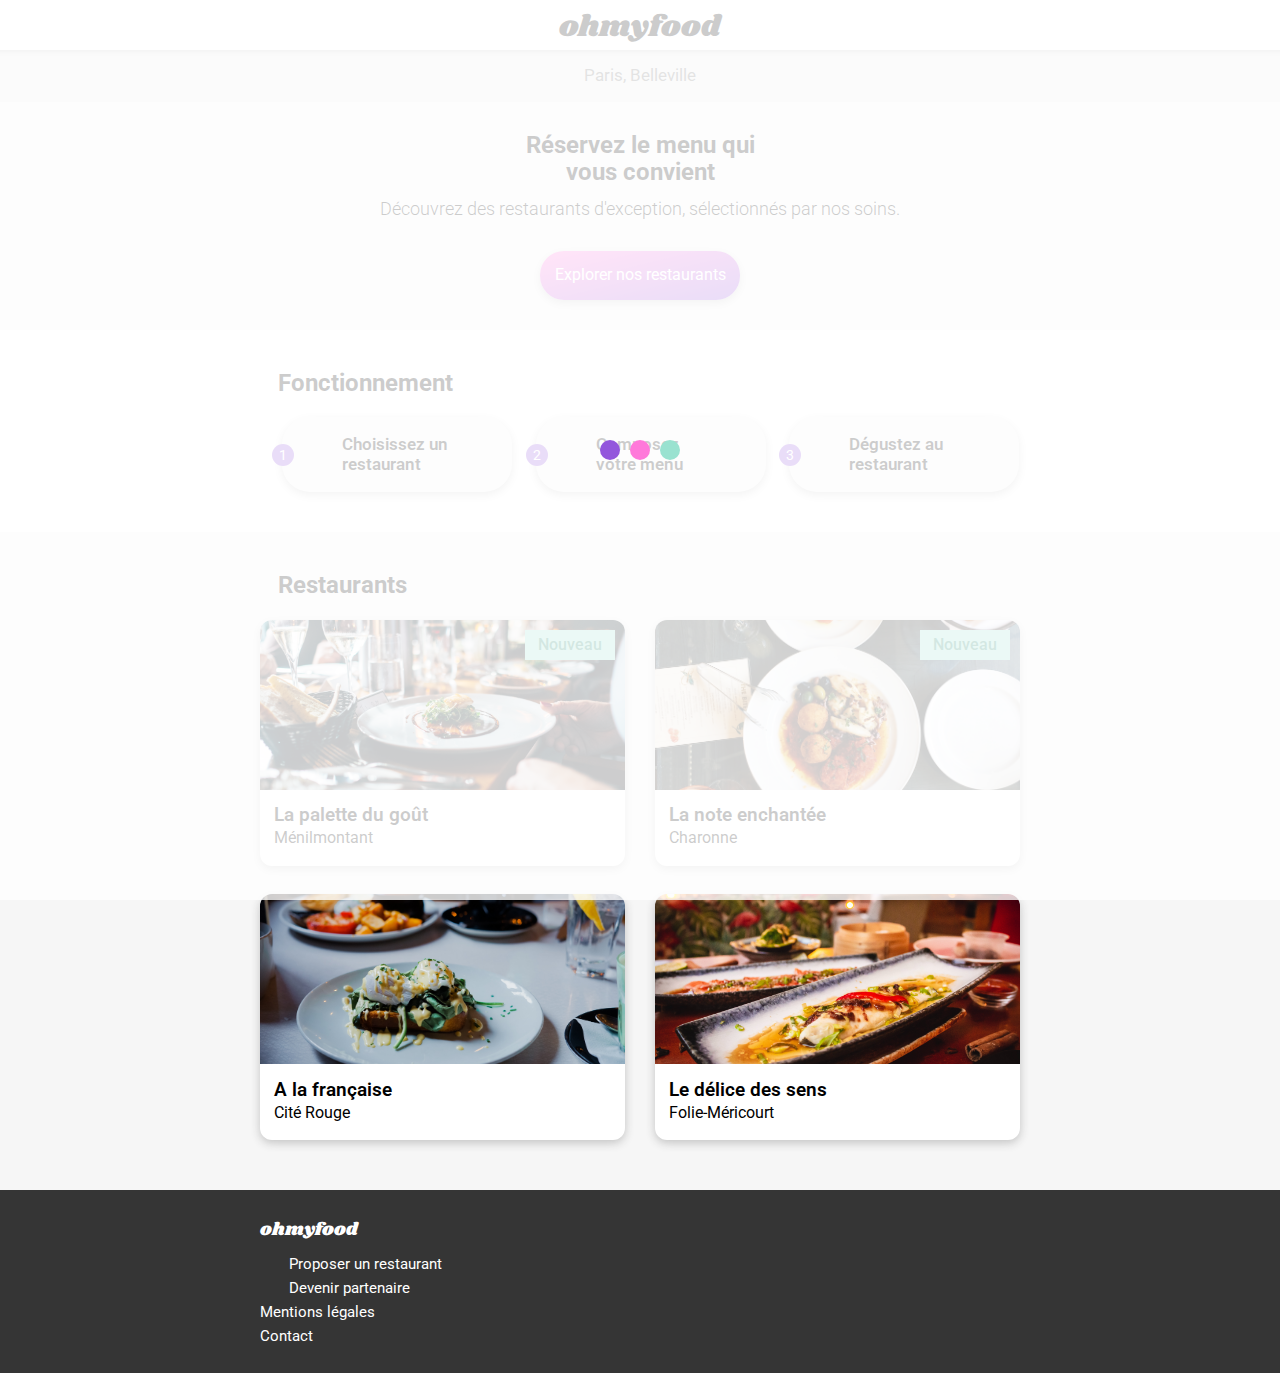
==== index.html @ ac874f3b "mise en forme" ====
<!DOCTYPE html>
<html lang="fr">

<head>
    <meta charset="utf-8">
    <title>ohmyfood</title>
    <link rel="stylesheet" href="sass/normalize.css">
    <link rel="stylesheet" type="text/css" href="sass/main.css">
    <link rel="stylesheet" href="https://use.fontawesome.com/releases/v5.15.4/css/all.css"
        integrity="sha384-DyZ88mC6Up2uqS4h/KRgHuoeGwBcD4Ng9SiP4dIRy0EXTlnuz47vAwmeGwVChigm" crossorigin="anonymous">
    <meta name="viewport" content="width=device-width, initial-scale=1">

</head>

<body>

    <div class="loader">

        <div class="anim_loader">
            <div class="point--primary"></div>
            <div class="point--secondary"></div>
            <div class="point--tertiary"></div>
        </div>
        <div class="chargement">

        </div>

    </div>

    <header>

        <div class="logo">ohmyfood <i class="fas fa-handshake-alt"></i></div>
    </header>

    <section class="search">
        <div class="search--form">
            <form method="post" action="traitement.php">
                <p>
                    <label for="search"><i class="fas fa-map-marker-alt"></i></label>
                    <input type="text" name="search" id="search" placeholder="Paris, Belleville" size="30"
                        maxlength="10" />
                </p>
            </form>
        </div>
    </section>

    <section class="explore">

        <h2>
            Réservez le menu qui</br>vous convient
        </h2>

        <p>
            Découvrez des restaurants d'exception, sélectionnés par nos soins.
        </p>

        <a href="#" title="Explorer nos restaurants">
            <div class="button">Explorer nos restaurants</div>
        </a>

    </section>

    <div class="main-wrapper">

        <section class="working">
            <h3>Fonctionnement</h3>

            <div class="buttons__working">

                <a class="button__working" href="#">
                    <div class="number">1</div>
                    <div class=icon>
                        <i class="fas fa-mobile-alt"></i>
                    </div>
                    <div class="button__working--title">Choisissez un restaurant</div>
                </a>


                <a class="button__working" href="#">
                    <div class="number">2</div>
                    <div class=icon>
                        <i class="fas fa-list"></i>
                    </div>
                    <div class="button__working--title">Composez votre menu</div>
                </a>

                <a class="button__working" href="#">
                    <div class="number">3</div>
                    <div class=icon>
                        <i class="fas fa-store"></i>
                    </div>
                    <div class="button__working--title">Dégustez au restaurant</div>
                </a>

            </div>
        </section>

    </div>

    <section class="restaurants">

        <div class="restaurants--title">
            <h3>Restaurants</h3>
        </div>

        <div class="cards__restaurants">

            <a href="menu_la_palette_du_gout.html" class="card" title="La palette du goût">

                <div><img class="restaurant-img" src="images/restaurants/jay-wennington-N_Y88TWmGwA-unsplash.jpg"
                        alt="La palette du goût"></div>
                <div class="card__text">

                    <div class="card__text__description">
                        <div class="card__text__description__title">La palette du goût</div>
                        <div class="card__text__description__subtitle">Ménilmontant</div>
                    </div>
                    <div class="card__text__description__right like">
                        <div class="like_empty"><i class="far fa-heart"></i></div>
                    </div>
                </div>
                <div class="new">Nouveau</div>
            </a>

            <a href="menu_la_note_enchantee.html" class="card" title="La note enchantée">
                <div><img class="restaurant-img" src="images/restaurants/stil-u2Lp8tXIcjw-unsplash.jpg"
                        alt="La note enchantée"></div>
                <div class="card__text">
                    <div class="card__text__description">
                        <div class="card__text__description__title">La note enchantée</div>
                        <div class="card__text__description__subtitle">Charonne</div>
                    </div>
                    <div class="card__text__description__right like">
                        <div class="like_empty"><i class="far fa-heart"></i></div>
                    </div>
                </div>
                <div class="new">Nouveau</div>
            </a>

            <a href="menu_a_la_francaise.html" class="card" title="A la française">
                <div><img class="restaurant-img" src="images/restaurants/toa-heftiba-DQKerTsQwi0-unsplash.jpg"
                        alt="A la française"></div>
                <div class="card__text">
                    <div class="card__text__description">
                        <div class="card__text__description__title">A la française</div>
                        <div class="card__text__description__subtitle">Cité Rouge</div>
                    </div>
                    <div class="card__text__description__right like">
                        <div class="like_empty"><i class="far fa-heart"></i></div>
                    </div>
                </div>
            </a>

            <a href="menu_le_delice_des_sens.html" class="card" title="Le délice des sens">
                <div><img class="restaurant-img"
                        src="images/restaurants/louis-hansel-shotsoflouis-qNBGVyOCY8Q-unsplash.jpg"
                        alt="Le délice des sens"></div>
                <div class="card__text">
                    <div class="card__text__description">
                        <div class="card__text__description__title">Le délice des sens</div>
                        <div class="card__text__description__subtitle">Folie-Méricourt</div>
                    </div>
                    <div class="card__text__description__right like">
                        <div class="like_empty"><i class="far fa-heart"></i></div>
                    </div>
                </div>
            </a>

        </div>
    </section>

    <div class=footer_background>
        <footer>

            <div class="logo footer">ohmyfood</div>
            <ul>
                <li>
                    <div class="icon_footer">
                        <i class="fas fa-utensils"></i>
                    </div>
                    <div class="text_footer"><a href="#">Proposer un restaurant</a></div>
                </li>

                <li>
                    <div class="icon_footer">
                        <i class="fas fa-hands-helping"></i>
                    </div>
                    <div class="text_footer"><a href="#">Devenir partenaire</a></div>
                </li>

                <li>
                    <a href="#">Mentions légales</a>
                </li>

                <li>
                    <a href="mailto:contact@ohmyfood.fr" title="Nous contacter">Contact</a>
                </li>
            </ul>


        </footer>
    </div>



    </div>

</body>

</html>
---- sass/main.css ----
@import url("https://fonts.googleapis.com/css2?family=Roboto:wght@100;300;400;500;700&family=Shrikhand&display=swap");
*, ::before, ::after {
  -webkit-box-sizing: border-box;
          box-sizing: border-box;
  text-decoration: none;
}

.main-wrapper {
  width: 760px;
  margin: 0 auto 0 auto;
}

h1 {
  margin: 0 0 0 0;
  font-family: "shrikhand";
  font-weight: 100;
  font-size: 28px;
}

h2 {
  padding: 0 0 0 0;
  margin: 0 0 0 0;
  font-size: 24px;
}

h3 {
  font-size: 24px;
  margin: 0 0 20px 0;
  padding: 40px 0 0 18px;
}

h4 {
  margin: 40px 0 5px 0;
  font-weight: 400;
}

@media all and (max-width: 768px) {
  .main-wrapper {
    width: 100%;
    margin: 0 auto 0 auto;
  }
}

@-webkit-keyframes monte {
  100% {
    -webkit-transform: translateY(-30px);
            transform: translateY(-30px);
  }
}

@keyframes monte {
  100% {
    -webkit-transform: translateY(-30px);
            transform: translateY(-30px);
  }
}

@-webkit-keyframes disparait {
  100% {
    visibility: hidden;
  }
}

@keyframes disparait {
  100% {
    visibility: hidden;
  }
}

@-webkit-keyframes apparait {
  0% {
    opacity: 0%;
    -webkit-transform: translateY(10px);
            transform: translateY(10px);
  }
  100% {
    opacity: 100%;
    -webkit-transform: translateY(0px);
            transform: translateY(0px);
  }
}

@keyframes apparait {
  0% {
    opacity: 0%;
    -webkit-transform: translateY(10px);
            transform: translateY(10px);
  }
  100% {
    opacity: 100%;
    -webkit-transform: translateY(0px);
            transform: translateY(0px);
  }
}

@-webkit-keyframes rotate {
  0% {
    -webkit-transform: rotate(0deg);
            transform: rotate(0deg);
  }
  100% {
    -webkit-transform: rotate(360deg);
            transform: rotate(360deg);
  }
}

@keyframes rotate {
  0% {
    -webkit-transform: rotate(0deg);
            transform: rotate(0deg);
  }
  100% {
    -webkit-transform: rotate(360deg);
            transform: rotate(360deg);
  }
}

@-webkit-keyframes ellipsis {
  0% {
    width: 130%;
  }
  100% {
    width: 100%;
  }
}

@keyframes ellipsis {
  0% {
    width: 130%;
  }
  100% {
    width: 100%;
  }
}

@-webkit-keyframes checked-apparait {
  0% {
    visibility: visible;
    -webkit-transform: translateX(55px);
            transform: translateX(55px);
  }
  100% {
    -webkit-transform: translateX(0);
            transform: translateX(0);
    visibility: visible;
  }
}

@keyframes checked-apparait {
  0% {
    visibility: visible;
    -webkit-transform: translateX(55px);
            transform: translateX(55px);
  }
  100% {
    -webkit-transform: translateX(0);
            transform: translateX(0);
    visibility: visible;
  }
}

@-webkit-keyframes price {
  0% {
    -webkit-transform: translateX(55px);
            transform: translateX(55px);
    visibility: hidden;
  }
  100% {
    -webkit-transform: translateX(0);
            transform: translateX(0);
    visibility: visible;
  }
}

@keyframes price {
  0% {
    -webkit-transform: translateX(55px);
            transform: translateX(55px);
    visibility: hidden;
  }
  100% {
    -webkit-transform: translateX(0);
            transform: translateX(0);
    visibility: visible;
  }
}

body {
  font-family: "roboto", arial, "sans serif";
}

.loader {
  position: fixed;
  z-index: 2;
  display: -webkit-box;
  display: -ms-flexbox;
  display: flex;
  -webkit-box-orient: vertical;
  -webkit-box-direction: normal;
      -ms-flex-direction: column;
          flex-direction: column;
  -webkit-box-pack: center;
      -ms-flex-pack: center;
          justify-content: center;
  -webkit-box-align: center;
      -ms-flex-align: center;
          align-items: center;
  width: 100%;
  height: 100%;
  margin: 0;
  background-color: rgba(255, 255, 255, 0.8);
  -webkit-animation: disparait 3s forwards;
          animation: disparait 3s forwards;
  visibility: visible;
}

.chargement {
  font-size: 18px;
  font-weight: 800;
  color: black;
}

.anim_loader {
  width: 200px;
  height: 100px;
  display: -webkit-box;
  display: -ms-flexbox;
  display: flex;
  -webkit-box-pack: center;
      -ms-flex-pack: center;
          justify-content: center;
  -webkit-box-align: center;
      -ms-flex-align: center;
          align-items: center;
}

.point--primary {
  margin: 0px 5px;
  width: 20px;
  height: 20px;
  border-radius: 50%;
  background-color: #9356DC;
  -webkit-animation: monte 0.3s alternate infinite;
          animation: monte 0.3s alternate infinite;
  -webkit-animation-delay: 0.1s;
          animation-delay: 0.1s;
}

.point--secondary {
  margin: 0px 5px;
  width: 20px;
  height: 20px;
  border-radius: 50%;
  background-color: #FF79DA;
  -webkit-animation: monte 0.3s alternate infinite;
          animation: monte 0.3s alternate infinite;
  -webkit-animation-delay: 0.2s;
          animation-delay: 0.2s;
}

.point--tertiary {
  margin: 0px 5px;
  width: 20px;
  height: 20px;
  border-radius: 50%;
  background-color: #99E2D0;
  -webkit-animation: monte 0.3s alternate infinite;
          animation: monte 0.3s alternate infinite;
  -webkit-animation-delay: 0.3s;
          animation-delay: 0.3s;
}

input[type="text" i],
input[type="text" i]:focus {
  background-color: #EAEAEA;
  border: none;
  width: 130px;
  font-family: "roboto";
  font-size: 17px;
  text-align: center;
}

input[type="text" i]#search:focus {
  border: none;
  color: black;
  outline: none;
}

.search--form {
  background-color: #EAEAEA;
  text-align: center;
  padding: 15px 0 15px 0;
  -webkit-box-shadow: 0 7px 5px -5px #c3c3c3 inset;
          box-shadow: 0 7px 5px -5px #c3c3c3 inset;
}

.search--form p {
  margin: 0 0 0 0;
  padding: 0 0 0 0;
  color: black;
}

header {
  width: 100%;
  height: 50px;
  display: -webkit-box;
  display: -ms-flexbox;
  display: flex;
  -webkit-box-orient: vertical;
  -webkit-box-direction: normal;
      -ms-flex-direction: column;
          flex-direction: column;
  -ms-flex-line-pack: center;
      align-content: center;
}

.logo {
  font-family: "shrikhand";
  text-align: center;
  -ms-flex-item-align: center;
      -ms-grid-row-align: center;
      align-self: center;
  margin: 10px 0 0px 0;
  font-size: 30px;
  position: absolute;
}

.flech {
  font-size: 20px;
  color: #353535;
  position: relative;
  top: 18px;
}

.footer_background {
  background-color: #353535;
  padding-top: 10px;
}

footer {
  background-color: #353535;
  color: white;
  font-size: 15px;
  font-weight: 400;
  width: 760px;
  margin: auto;
}

footer ul {
  padding: 0 0 20px 0;
  margin: 0;
}

footer ul li {
  list-style-type: none;
  padding-bottom: 7px;
}

footer ul li a {
  color: white;
}

footer ul li a:hover {
  text-decoration: underline;
}

.icon_footer {
  width: 25px;
  display: inline-block;
}

.text_footer {
  display: inline-block;
}

.logo.footer {
  font-size: 18px;
  text-align: left;
  padding-top: 10px;
  padding-bottom: 15px;
  position: unset;
  display: block;
}

@media all and (max-width: 768px) {
  footer {
    width: 90%;
    padding-top: 0px;
    margin-top: 0;
  }
}

.button {
  display: -webkit-box;
  display: -ms-flexbox;
  display: flex;
  -webkit-box-pack: center;
      -ms-flex-pack: center;
          justify-content: center;
  color: white;
  padding: 15px 12px 15px 12px;
  border-radius: 24px 24px 24px 24px;
  background-image: linear-gradient(to top left, #9356DC, #FF79DA 90px);
  width: 200px;
  -webkit-box-shadow: 0px 3px 10px #c3c3c3;
          box-shadow: 0px 3px 10px #c3c3c3;
}

.button:hover {
  -webkit-box-shadow: 0px 3px 10px #828282;
          box-shadow: 0px 3px 10px #828282;
  background-image: linear-gradient(to top left, #a16be0, #ff93e1 90px);
}

.button__working {
  background-color: #F6F6F6;
  display: -webkit-box;
  display: -ms-flexbox;
  display: flex;
  -webkit-box-orient: horizontal;
  -webkit-box-direction: normal;
      -ms-flex-direction: row;
          flex-direction: row;
  -webkit-box-align: center;
      -ms-flex-align: center;
          align-items: center;
  -webkit-box-pack: left;
      -ms-flex-pack: left;
          justify-content: left;
  width: 230px;
  height: 75px;
  font-size: 17px;
  font-weight: 600;
  border-radius: 28px 28px 28px 28px;
  -webkit-box-shadow: 0px 3px 10px #c3c3c3;
          box-shadow: 0px 3px 10px #c3c3c3;
}

.button__working:hover {
  background-color: #F5EDFF;
  -webkit-box-shadow: 0px 3px 10px #828282;
          box-shadow: 0px 3px 10px #828282;
}

.button__working:hover i {
  color: #9356DC;
}

.number {
  background-color: #9356DC;
  width: 22px;
  height: 22px;
  border-radius: 11px 11px 11px 11px;
  display: -webkit-box;
  display: -ms-flexbox;
  display: flex;
  -webkit-box-pack: center;
      -ms-flex-pack: center;
          justify-content: center;
  position: relative;
  left: -10px;
  color: white;
  font-weight: 400;
  font-size: 14px;
  display: flex;
  -webkit-box-align: center;
      -ms-flex-align: center;
          align-items: center;
}

.icon {
  position: relative;
  left: 10px;
  color: #7E7E7E;
  font-size: 20px;
}

.button__working--title {
  position: relative;
  left: 38px;
  color: #000;
  width: 120px;
  word-wrap: break-word;
}

.button--cmd {
  margin: 50px auto 50px auto;
}

.like_empty {
  position: relative;
  z-index: 1;
}

.like_empty:hover::after {
  opacity: 1;
}

.like_empty::after {
  content: "";
  position: absolute;
  top: 0;
  right: 0;
  bottom: 0;
  left: 0;
  background-image: -webkit-gradient(linear, left top, left bottom, from(#9356DC), to(#FF79DA));
  background-image: linear-gradient(to bottom, #9356DC, #FF79DA);
  opacity: 0;
  z-index: -1;
  -webkit-transition: opacity 1s;
  transition: opacity 1s;
}

@media all and (max-width: 768px) {
  .button__working {
    width: 95%;
    margin: auto;
  }
  .button__working--title {
    width: 70%;
  }
}

.new {
  position: relative;
  right: 20px;
  top: 20px;
}

.card {
  width: 48%;
  background-color: white;
  border-radius: 12px 12px 12px 12px;
  -webkit-box-shadow: 0px 3px 10px #c3c3c3;
          box-shadow: 0px 3px 10px #c3c3c3;
  position: relative;
  color: black;
}

.card--menu {
  width: 100%;
  display: -webkit-box;
  display: -ms-flexbox;
  display: flex;
  margin-top: 12px;
  overflow: hidden;
}

.card--menu:hover .card__text__description__right--price {
  -webkit-animation: price 0.5s;
          animation: price 0.5s;
}

.card--menu:hover .checked .fa-check-circle {
  -webkit-animation: rotate 0.5s;
          animation: rotate 0.5s;
}

.card--menu:hover .card__text__description__title,
.card--menu:hover .card__text__description__subtitle {
  -webkit-animation: ellipsis 0.5s;
          animation: ellipsis 0.5s;
}

.card--menu:hover .checked {
  display: -webkit-box;
  display: -ms-flexbox;
  display: flex;
  -webkit-animation: checked-apparait 0.5s;
          animation: checked-apparait 0.5s;
}

.card:hover {
  -webkit-box-shadow: 0px 3px 10px #828282;
          box-shadow: 0px 3px 10px #828282;
}

.card:active,
.card :visited {
  color: black;
}

.restaurant-img {
  -o-object-fit: cover;
     object-fit: cover;
  height: 170px;
  width: 100%;
  border-radius: 12px 12px 0 0;
}

.card__text {
  display: -webkit-box;
  display: -ms-flexbox;
  display: flex;
  -webkit-box-orient: horizontal;
  -webkit-box-direction: normal;
      -ms-flex-direction: row;
          flex-direction: row;
  -webkit-box-align: center;
      -ms-flex-align: center;
          align-items: center;
  -webkit-box-pack: justify;
      -ms-flex-pack: justify;
          justify-content: space-between;
  padding: 10px 20px 18px 14px;
}

.card__text--menu {
  -webkit-box-align: center;
      -ms-flex-align: center;
          align-items: center;
  -webkit-box-pack: justify;
      -ms-flex-pack: justify;
          justify-content: space-between;
  padding: 0px 0px 0px 10px;
  height: 65px;
  width: 100%;
}

.card__text__description {
  width: 90%;
}

.card__text__description--menu {
  width: 600px;
}

.card__text__description__title {
  font-weight: 600;
  font-size: 19px;
  padding-bottom: 3px;
}

.card__text__description__title--menu {
  width: 600px;
  font-size: 17px;
  text-overflow: ellipsis;
  overflow: hidden;
  white-space: nowrap;
}

.card__text__description__subtitle {
  font-size: 16px;
}

.card__text__description__subtitle--menu {
  font-size: 15px;
  text-overflow: ellipsis;
  overflow: hidden;
  white-space: nowrap;
}

.card__text__description__right {
  font-size: 25px;
}

.card__text__description__right--price {
  width: 40px;
  font-size: 15px;
  font-weight: 600;
  -ms-flex-item-align: end;
      align-self: flex-end;
  padding-bottom: 11px;
  margin-right: 20px;
  margin-left: 5px;
}

.checked {
  display: -webkit-box;
  display: -ms-flexbox;
  display: flex;
  -webkit-box-orient: horizontal;
  -webkit-box-direction: normal;
      -ms-flex-direction: row;
          flex-direction: row;
  -webkit-box-pack: center;
      -ms-flex-pack: center;
          justify-content: center;
  -webkit-box-align: center;
      -ms-flex-align: center;
          align-items: center;
  background-color: #99E2D0;
  width: 55px;
  height: 65px;
  border-radius: 0 12px 12px 0;
  font-size: 20px;
  color: white;
  display: none;
}

.new {
  background-color: #99E2D0;
  width: 90px;
  height: 30px;
  display: -webkit-box;
  display: -ms-flexbox;
  display: flex;
  -webkit-box-pack: center;
      -ms-flex-pack: center;
          justify-content: center;
  -webkit-box-align: center;
      -ms-flex-align: center;
          align-items: center;
  color: black;
  position: absolute;
  top: 10px;
  right: 10px;
  color: #278870;
  font-weight: 500;
}

.card1 {
  -webkit-animation: apparait 1s;
          animation: apparait 1s;
  -webkit-animation-delay: 0.1s;
          animation-delay: 0.1s;
  -webkit-animation-fill-mode: backwards;
          animation-fill-mode: backwards;
}

.card2 {
  -webkit-animation: apparait 1s;
          animation: apparait 1s;
  -webkit-animation-delay: 0.3s;
          animation-delay: 0.3s;
  -webkit-animation-fill-mode: backwards;
          animation-fill-mode: backwards;
}

.card3 {
  -webkit-animation: apparait 1s;
          animation: apparait 1s;
  -webkit-animation-delay: 0.5s;
          animation-delay: 0.5s;
  -webkit-animation-fill-mode: backwards;
          animation-fill-mode: backwards;
}

.card4 {
  -webkit-animation: apparait 1s;
          animation: apparait 1s;
  -webkit-animation-delay: 0.7s;
          animation-delay: 0.7s;
  -webkit-animation-fill-mode: backwards;
          animation-fill-mode: backwards;
}

.card5 {
  -webkit-animation: apparait 1s;
          animation: apparait 1s;
  -webkit-animation-delay: 0.9s;
          animation-delay: 0.9s;
  -webkit-animation-fill-mode: backwards;
          animation-fill-mode: backwards;
}

.card6 {
  -webkit-animation: apparait 1s;
          animation: apparait 1s;
  -webkit-animation-delay: 1.1s;
          animation-delay: 1.1s;
  -webkit-animation-fill-mode: backwards;
          animation-fill-mode: backwards;
}

.card7 {
  -webkit-animation: apparait 1s;
          animation: apparait 1s;
  -webkit-animation-delay: 1.3s;
          animation-delay: 1.3s;
  -webkit-animation-fill-mode: backwards;
          animation-fill-mode: backwards;
}

.card8 {
  -webkit-animation: apparait 1s;
          animation: apparait 1s;
  -webkit-animation-delay: 1.5s;
          animation-delay: 1.5s;
  -webkit-animation-fill-mode: backwards;
          animation-fill-mode: backwards;
}

.card9 {
  -webkit-animation: apparait 1s;
          animation: apparait 1s;
  -webkit-animation-delay: 1.7s;
          animation-delay: 1.7s;
  -webkit-animation-fill-mode: backwards;
          animation-fill-mode: backwards;
}

.card10 {
  -webkit-animation: apparait 1s;
          animation: apparait 1s;
  -webkit-animation-delay: 1.9s;
          animation-delay: 1.9s;
  -webkit-animation-fill-mode: backwards;
          animation-fill-mode: backwards;
}

@media all and (max-width: 768px) {
  .card {
    width: 100%;
  }
  .card--menu {
    width: 100%;
  }
  .card__text--menu {
    width: 100%;
  }
  .card__text__description--menu {
    width: 83%;
  }
  .card__text__description__title {
    width: 100%;
  }
  .card__text__description__right--price {
    width: 17%;
    margin-right: 0%;
    display: -webkit-box;
    display: -ms-flexbox;
    display: flex;
    -webkit-box-pack: center;
        -ms-flex-pack: center;
            justify-content: center;
  }
}

.explore {
  background-color: #F6F6F6;
  text-align: center;
  margin: 0px 0px 0px 0px;
  padding: 30px 0 30px 0;
  display: -webkit-box;
  display: -ms-flexbox;
  display: flex;
  -webkit-box-orient: vertical;
  -webkit-box-direction: normal;
      -ms-flex-direction: column;
          flex-direction: column;
  -webkit-box-align: center;
      -ms-flex-align: center;
          align-items: center;
}

.explore p {
  font-size: 18px;
  font-weight: 300;
  margin: 12px 0 32px 0;
  padding: 0 20px 0 20px;
}

.working h3 {
  margin-top: 0;
  padding-left: 0 0 0 18px;
}

.buttons__working {
  display: -webkit-box;
  display: -ms-flexbox;
  display: flex;
  -webkit-box-orient: horizontal;
  -webkit-box-direction: normal;
      -ms-flex-direction: row;
          flex-direction: row;
  -webkit-box-align: center;
      -ms-flex-align: center;
          align-items: center;
  -webkit-box-pack: justify;
      -ms-flex-pack: justify;
          justify-content: space-between;
  width: 97%;
  margin: 0 0 0 22px;
}

.restaurants {
  background-color: #F6F6F6;
  margin-top: 40px;
  padding-bottom: 50px;
  padding: auto;
}

.restaurants--title {
  width: 760px;
  margin: auto;
}

.cards__restaurants {
  width: 760px;
  margin: auto;
  display: -webkit-box;
  display: -ms-flexbox;
  display: flex;
  -webkit-box-orient: horizontal;
  -webkit-box-direction: normal;
      -ms-flex-direction: row;
          flex-direction: row;
  -ms-flex-wrap: wrap;
      flex-wrap: wrap;
  -webkit-box-pack: justify;
      -ms-flex-pack: justify;
          justify-content: space-between;
  -ms-flex-line-pack: justify;
      align-content: space-between;
  height: 520px;
}

@media all and (max-width: 768px) {
  .working h3 {
    margin-top: 0;
    padding-left: 0;
  }
  .buttons__working {
    display: -webkit-box;
    display: -ms-flexbox;
    display: flex;
    -webkit-box-orient: vertical;
    -webkit-box-direction: normal;
        -ms-flex-direction: column;
            flex-direction: column;
    -webkit-box-align: center;
        -ms-flex-align: center;
            align-items: center;
    height: 270px;
    -webkit-box-pack: justify;
        -ms-flex-pack: justify;
            justify-content: space-between;
    margin: auto;
  }
  .restaurants {
    background-color: #F6F6F6;
    margin-top: 40px;
    padding-bottom: 0px;
    padding: auto;
  }
  .restaurants--title {
    width: 100%;
  }
  .cards__restaurants {
    -webkit-box-orient: vertical;
    -webkit-box-direction: normal;
        -ms-flex-direction: column;
            flex-direction: column;
    -ms-flex-wrap: nowrap;
        flex-wrap: nowrap;
    height: 1110px;
    padding-bottom: 50px;
    width: 90%;
  }
}

.cover img {
  -o-object-fit: cover;
     object-fit: cover;
  width: 100%;
  height: 250px;
  margin-bottom: 0;
}

.absolute {
  position: absolute;
  width: 100%;
  background-color: #F6F6F6;
}

.menu {
  background-color: #F6F6F6;
  padding-top: 30px;
  padding-bottom: 10px;
  position: relative;
  top: -30px;
  border-radius: 30px 30px 0 0;
}

.menu .menu__titre {
  display: -webkit-box;
  display: -ms-flexbox;
  display: flex;
  -webkit-box-orient: horizontal;
  -webkit-box-direction: normal;
      -ms-flex-direction: row;
          flex-direction: row;
  -webkit-box-pack: justify;
      -ms-flex-pack: justify;
          justify-content: space-between;
  padding: 0 30px 0 0px;
  -webkit-box-align: center;
      -ms-flex-align: center;
          align-items: center;
}

.menu .menu__titre .menu__titre--like {
  font-size: 23px;
}

.underline {
  width: 30px;
  height: 3px;
  background-color: #99E2D0;
}

@media all and (max-width: 768px) {
  .main-wrapper {
    padding-left: 20px;
    padding-right: 20px;
  }
}
/*# sourceMappingURL=main.css.map */
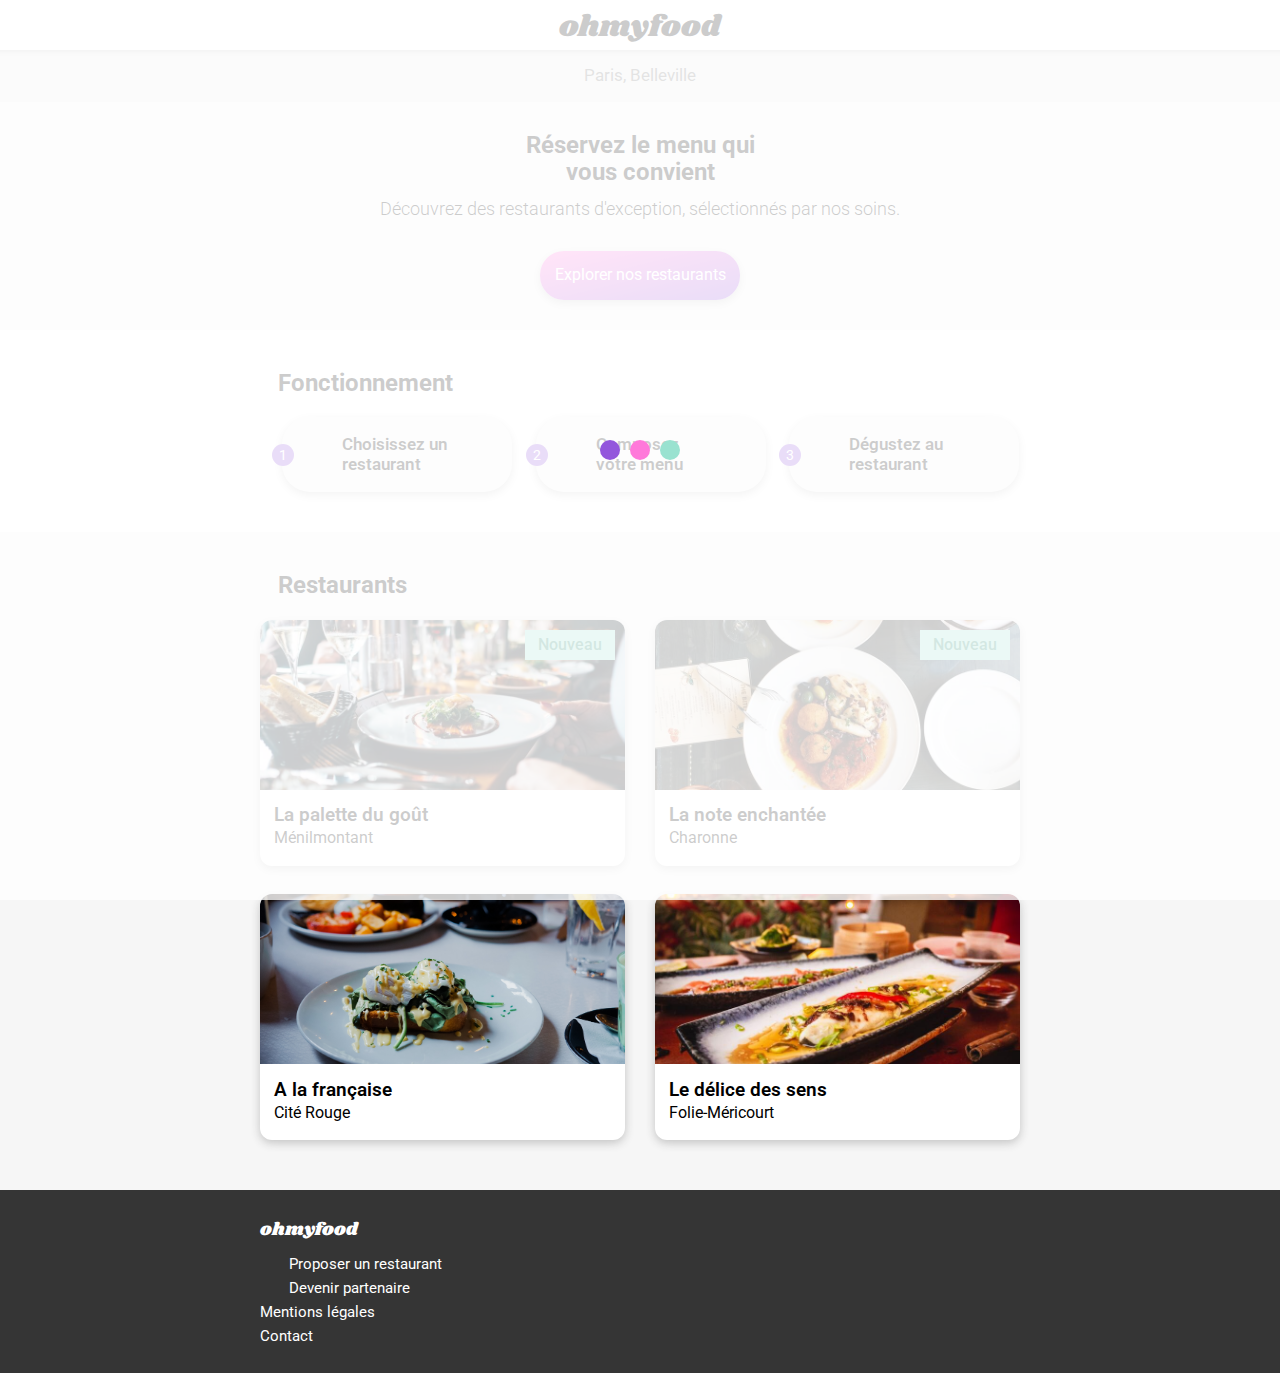
==== commit df193c60: "images" ====
--- a/index.html
+++ b/index.html
@@ -21,18 +21,14 @@
             <div class="point--secondary"></div>
             <div class="point--tertiary"></div>
         </div>
-        <div class="chargement">
-
-        </div>
-
     </div>
 
     <header>
 
-        <div class="logo">ohmyfood <i class="fas fa-handshake-alt"></i></div>
+        <div class="logo">ohmyfood<i class="fas fa-handshake-alt"></i></div>
     </header>
 
-    <section class="search">
+    <div class="search">
         <div class="search--form">
             <form method="post" action="traitement.php">
                 <p>
@@ -42,12 +38,12 @@
                 </p>
             </form>
         </div>
-    </section>
+    </div>
 
     <section class="explore">
 
         <h2>
-            Réservez le menu qui</br>vous convient
+            Réservez le menu qui<br/>vous convient
         </h2>
 
         <p>
@@ -107,7 +103,7 @@
 
             <a href="menu_la_palette_du_gout.html" class="card" title="La palette du goût">
 
-                <div><img class="restaurant-img" src="images/restaurants/jay-wennington-N_Y88TWmGwA-unsplash.jpg"
+                <div><img class="restaurant-img" src="images/restaurants-resized/jay-wennington-N_Y88TWmGwA-unsplash.jpg"
                         alt="La palette du goût"></div>
                 <div class="card__text">
 
@@ -115,15 +111,20 @@
                         <div class="card__text__description__title">La palette du goût</div>
                         <div class="card__text__description__subtitle">Ménilmontant</div>
                     </div>
-                    <div class="card__text__description__right like">
-                        <div class="like_empty"><i class="far fa-heart"></i></div>
-                    </div>
+
+                    <div class="card__text__description__right like">
+                        <div class="like">
+                            <i class="far fa-heart"></i>
+                            <div class="bg"><i class="fas fa-heart"></i></div>
+                        </div>
+                    </div>
+
                 </div>
                 <div class="new">Nouveau</div>
             </a>
 
             <a href="menu_la_note_enchantee.html" class="card" title="La note enchantée">
-                <div><img class="restaurant-img" src="images/restaurants/stil-u2Lp8tXIcjw-unsplash.jpg"
+                <div><img class="restaurant-img" src="images/restaurants-resized/stil-u2Lp8tXIcjw-unsplash.jpg"
                         alt="La note enchantée"></div>
                 <div class="card__text">
                     <div class="card__text__description">
@@ -131,7 +132,10 @@
                         <div class="card__text__description__subtitle">Charonne</div>
                     </div>
                     <div class="card__text__description__right like">
-                        <div class="like_empty"><i class="far fa-heart"></i></div>
+                        <div class="like">
+                            <i class="far fa-heart"></i>
+                            <div class="bg"><i class="fas fa-heart"></i></div>
+                        </div>
                     </div>
                 </div>
                 <div class="new">Nouveau</div>
@@ -146,14 +150,17 @@
                         <div class="card__text__description__subtitle">Cité Rouge</div>
                     </div>
                     <div class="card__text__description__right like">
-                        <div class="like_empty"><i class="far fa-heart"></i></div>
+                        <div class="like">
+                            <i class="far fa-heart"></i>
+                            <div class="bg"><i class="fas fa-heart"></i></div>
+                        </div>
                     </div>
                 </div>
             </a>
 
             <a href="menu_le_delice_des_sens.html" class="card" title="Le délice des sens">
                 <div><img class="restaurant-img"
-                        src="images/restaurants/louis-hansel-shotsoflouis-qNBGVyOCY8Q-unsplash.jpg"
+                        src="images/restaurants-resized/louis-hansel-shotsoflouis-qNBGVyOCY8Q-unsplash.jpg"
                         alt="Le délice des sens"></div>
                 <div class="card__text">
                     <div class="card__text__description">
@@ -161,7 +168,10 @@
                         <div class="card__text__description__subtitle">Folie-Méricourt</div>
                     </div>
                     <div class="card__text__description__right like">
-                        <div class="like_empty"><i class="far fa-heart"></i></div>
+                        <div class="like">
+                            <i class="far fa-heart"></i>
+                            <div class="bg"><i class="fas fa-heart"></i></div>
+                        </div>
                     </div>
                 </div>
             </a>
@@ -203,8 +213,6 @@
 
 
 
-    </div>
-
 </body>
 
 </html>--- a/sass/main.css
+++ b/sass/main.css
@@ -1,5 +1,5 @@
 @import url("https://fonts.googleapis.com/css2?family=Roboto:wght@100;300;400;500;700&family=Shrikhand&display=swap");
-*, ::before, ::after {
+* {
   -webkit-box-sizing: border-box;
           box-sizing: border-box;
   text-decoration: none;
@@ -12,7 +12,7 @@
 
 h1 {
   margin: 0 0 0 0;
-  font-family: "shrikhand";
+  font-family: "shrikhand", serif, sans-serif;
   font-weight: 100;
   font-size: 28px;
 }
@@ -41,33 +41,33 @@
   }
 }
 
-@-webkit-keyframes monte {
+@-webkit-keyframes ascend {
   100% {
     -webkit-transform: translateY(-30px);
             transform: translateY(-30px);
   }
 }
 
-@keyframes monte {
+@keyframes ascend {
   100% {
     -webkit-transform: translateY(-30px);
             transform: translateY(-30px);
   }
 }
 
-@-webkit-keyframes disparait {
+@-webkit-keyframes disappear {
   100% {
     visibility: hidden;
   }
 }
 
-@keyframes disparait {
+@keyframes disappear {
   100% {
     visibility: hidden;
   }
 }
 
-@-webkit-keyframes apparait {
+@-webkit-keyframes appear {
   0% {
     opacity: 0%;
     -webkit-transform: translateY(10px);
@@ -80,7 +80,7 @@
   }
 }
 
-@keyframes apparait {
+@keyframes appear {
   0% {
     opacity: 0%;
     -webkit-transform: translateY(10px);
@@ -116,77 +116,25 @@
 }
 
 @-webkit-keyframes ellipsis {
-  0% {
-    width: 130%;
+  50% {
+    width: calc(100% - 80px);
   }
   100% {
-    width: 100%;
+    width: calc(100% - 100px);
   }
 }
 
 @keyframes ellipsis {
-  0% {
-    width: 130%;
+  50% {
+    width: calc(100% - 80px);
   }
   100% {
-    width: 100%;
-  }
-}
-
-@-webkit-keyframes checked-apparait {
-  0% {
-    visibility: visible;
-    -webkit-transform: translateX(55px);
-            transform: translateX(55px);
-  }
-  100% {
-    -webkit-transform: translateX(0);
-            transform: translateX(0);
-    visibility: visible;
-  }
-}
-
-@keyframes checked-apparait {
-  0% {
-    visibility: visible;
-    -webkit-transform: translateX(55px);
-            transform: translateX(55px);
-  }
-  100% {
-    -webkit-transform: translateX(0);
-            transform: translateX(0);
-    visibility: visible;
-  }
-}
-
-@-webkit-keyframes price {
-  0% {
-    -webkit-transform: translateX(55px);
-            transform: translateX(55px);
-    visibility: hidden;
-  }
-  100% {
-    -webkit-transform: translateX(0);
-            transform: translateX(0);
-    visibility: visible;
-  }
-}
-
-@keyframes price {
-  0% {
-    -webkit-transform: translateX(55px);
-            transform: translateX(55px);
-    visibility: hidden;
-  }
-  100% {
-    -webkit-transform: translateX(0);
-            transform: translateX(0);
-    visibility: visible;
+    width: calc(100% - 100px);
   }
 }
 
 body {
-  font-family: "roboto", arial, "sans serif";
+  font-family: "roboto", serif, sans-serif, arial, "sans serif";
 }
 
 .loader {
@@ -209,15 +157,9 @@
   height: 100%;
   margin: 0;
   background-color: rgba(255, 255, 255, 0.8);
-  -webkit-animation: disparait 3s forwards;
-          animation: disparait 3s forwards;
+  -webkit-animation: disappear 3s forwards;
+          animation: disappear 3s forwards;
   visibility: visible;
-}
-
-.chargement {
-  font-size: 18px;
-  font-weight: 800;
-  color: black;
 }
 
 .anim_loader {
@@ -240,8 +182,8 @@
   height: 20px;
   border-radius: 50%;
   background-color: #9356DC;
-  -webkit-animation: monte 0.3s alternate infinite;
-          animation: monte 0.3s alternate infinite;
+  -webkit-animation: ascend 0.3s alternate infinite;
+          animation: ascend 0.3s alternate infinite;
   -webkit-animation-delay: 0.1s;
           animation-delay: 0.1s;
 }
@@ -252,8 +194,8 @@
   height: 20px;
   border-radius: 50%;
   background-color: #FF79DA;
-  -webkit-animation: monte 0.3s alternate infinite;
-          animation: monte 0.3s alternate infinite;
+  -webkit-animation: ascend 0.3s alternate infinite;
+          animation: ascend 0.3s alternate infinite;
   -webkit-animation-delay: 0.2s;
           animation-delay: 0.2s;
 }
@@ -264,8 +206,8 @@
   height: 20px;
   border-radius: 50%;
   background-color: #99E2D0;
-  -webkit-animation: monte 0.3s alternate infinite;
-          animation: monte 0.3s alternate infinite;
+  -webkit-animation: ascend 0.3s alternate infinite;
+          animation: ascend 0.3s alternate infinite;
   -webkit-animation-delay: 0.3s;
           animation-delay: 0.3s;
 }
@@ -275,7 +217,7 @@
   background-color: #EAEAEA;
   border: none;
   width: 130px;
-  font-family: "roboto";
+  font-family: "roboto", serif, sans-serif;
   font-size: 17px;
   text-align: center;
 }
@@ -315,7 +257,7 @@
 }
 
 .logo {
-  font-family: "shrikhand";
+  font-family: "shrikhand", serif, sans-serif;
   text-align: center;
   -ms-flex-item-align: center;
       -ms-grid-row-align: center;
@@ -447,6 +389,8 @@
 }
 
 .number {
+  position: relative;
+  left: -10px;
   background-color: #9356DC;
   width: 22px;
   height: 22px;
@@ -457,8 +401,6 @@
   -webkit-box-pack: center;
       -ms-flex-pack: center;
           justify-content: center;
-  position: relative;
-  left: -10px;
   color: white;
   font-weight: 400;
   font-size: 14px;
@@ -487,16 +429,17 @@
   margin: 50px auto 50px auto;
 }
 
-.like_empty {
+.like {
   position: relative;
+  cursor: pointer;
   z-index: 1;
 }
 
-.like_empty:hover::after {
+.like:hover .bg {
   opacity: 1;
 }
 
-.like_empty::after {
+.like .bg {
   content: "";
   position: absolute;
   top: 0;
@@ -505,10 +448,13 @@
   left: 0;
   background-image: -webkit-gradient(linear, left top, left bottom, from(#9356DC), to(#FF79DA));
   background-image: linear-gradient(to bottom, #9356DC, #FF79DA);
+  color: transparent;
+  background-clip: text;
+  -webkit-background-clip: text;
   opacity: 0;
   z-index: -1;
-  -webkit-transition: opacity 1s;
-  transition: opacity 1s;
+  -webkit-transition: opacity ease-in-out 1s;
+  transition: opacity ease-in-out 1s;
 }
 
 @media all and (max-width: 768px) {
@@ -521,53 +467,38 @@
   }
 }
 
-.new {
+.card {
+  cursor: pointer;
   position: relative;
-  right: 20px;
-  top: 20px;
-}
-
-.card {
   width: 48%;
   background-color: white;
   border-radius: 12px 12px 12px 12px;
   -webkit-box-shadow: 0px 3px 10px #c3c3c3;
           box-shadow: 0px 3px 10px #c3c3c3;
-  position: relative;
   color: black;
 }
 
 .card--menu {
   width: 100%;
-  display: -webkit-box;
-  display: -ms-flexbox;
-  display: flex;
   margin-top: 12px;
   overflow: hidden;
 }
 
-.card--menu:hover .card__text__description__right--price {
-  -webkit-animation: price 0.5s;
-          animation: price 0.5s;
-}
-
 .card--menu:hover .checked .fa-check-circle {
-  -webkit-animation: rotate 0.5s;
-          animation: rotate 0.5s;
-}
-
-.card--menu:hover .card__text__description__title,
-.card--menu:hover .card__text__description__subtitle {
+  -webkit-animation: rotate 1s;
+          animation: rotate 1s;
+}
+
+.card--menu:hover .price-and-check {
+  -webkit-transform: translateX(0px);
+          transform: translateX(0px);
+}
+
+.card--menu:hover .card__text__description--menu {
   -webkit-animation: ellipsis 0.5s;
           animation: ellipsis 0.5s;
-}
-
-.card--menu:hover .checked {
-  display: -webkit-box;
-  display: -ms-flexbox;
-  display: flex;
-  -webkit-animation: checked-apparait 0.5s;
-          animation: checked-apparait 0.5s;
+  -webkit-animation-fill-mode: both;
+          animation-fill-mode: both;
 }
 
 .card:hover {
@@ -614,7 +545,6 @@
           justify-content: space-between;
   padding: 0px 0px 0px 10px;
   height: 65px;
-  width: 100%;
 }
 
 .card__text__description {
@@ -622,7 +552,7 @@
 }
 
 .card__text__description--menu {
-  width: 600px;
+  width: calc(100% - 44px);
 }
 
 .card__text__description__title {
@@ -632,7 +562,6 @@
 }
 
 .card__text__description__title--menu {
-  width: 600px;
   font-size: 17px;
   text-overflow: ellipsis;
   overflow: hidden;
@@ -655,14 +584,35 @@
 }
 
 .card__text__description__right--price {
-  width: 40px;
   font-size: 15px;
+  height: 65px;
   font-weight: 600;
-  -ms-flex-item-align: end;
-      align-self: flex-end;
-  padding-bottom: 11px;
-  margin-right: 20px;
-  margin-left: 5px;
+  padding: 35px 15px 0px 3px;
+  display: -webkit-box;
+  display: -ms-flexbox;
+  display: flex;
+  -webkit-box-orient: horizontal;
+  -webkit-box-direction: normal;
+      -ms-flex-direction: row;
+          flex-direction: row;
+  -webkit-box-pack: end;
+      -ms-flex-pack: end;
+          justify-content: flex-end;
+  background-color: white;
+}
+
+.price-and-check {
+  display: -webkit-box;
+  display: -ms-flexbox;
+  display: flex;
+  -webkit-transform: translate(55px);
+          transform: translate(55px);
+  -webkit-transition: -webkit-transform 0.5s;
+  transition: -webkit-transform 0.5s;
+  transition: transform 0.5s;
+  transition: transform 0.5s, -webkit-transform 0.5s;
+  position: absolute;
+  right: 0px;
 }
 
 .checked {
@@ -685,10 +635,12 @@
   border-radius: 0 12px 12px 0;
   font-size: 20px;
   color: white;
-  display: none;
 }
 
 .new {
+  position: absolute;
+  top: 10px;
+  right: 10px;
   background-color: #99E2D0;
   width: 90px;
   height: 30px;
@@ -702,16 +654,13 @@
       -ms-flex-align: center;
           align-items: center;
   color: black;
-  position: absolute;
-  top: 10px;
-  right: 10px;
   color: #278870;
   font-weight: 500;
 }
 
 .card1 {
-  -webkit-animation: apparait 1s;
-          animation: apparait 1s;
+  -webkit-animation: appear 1s;
+          animation: appear 1s;
   -webkit-animation-delay: 0.1s;
           animation-delay: 0.1s;
   -webkit-animation-fill-mode: backwards;
@@ -719,8 +668,8 @@
 }
 
 .card2 {
-  -webkit-animation: apparait 1s;
-          animation: apparait 1s;
+  -webkit-animation: appear 1s;
+          animation: appear 1s;
   -webkit-animation-delay: 0.3s;
           animation-delay: 0.3s;
   -webkit-animation-fill-mode: backwards;
@@ -728,8 +677,8 @@
 }
 
 .card3 {
-  -webkit-animation: apparait 1s;
-          animation: apparait 1s;
+  -webkit-animation: appear 1s;
+          animation: appear 1s;
   -webkit-animation-delay: 0.5s;
           animation-delay: 0.5s;
   -webkit-animation-fill-mode: backwards;
@@ -737,8 +686,8 @@
 }
 
 .card4 {
-  -webkit-animation: apparait 1s;
-          animation: apparait 1s;
+  -webkit-animation: appear 1s;
+          animation: appear 1s;
   -webkit-animation-delay: 0.7s;
           animation-delay: 0.7s;
   -webkit-animation-fill-mode: backwards;
@@ -746,8 +695,8 @@
 }
 
 .card5 {
-  -webkit-animation: apparait 1s;
-          animation: apparait 1s;
+  -webkit-animation: appear 1s;
+          animation: appear 1s;
   -webkit-animation-delay: 0.9s;
           animation-delay: 0.9s;
   -webkit-animation-fill-mode: backwards;
@@ -755,8 +704,8 @@
 }
 
 .card6 {
-  -webkit-animation: apparait 1s;
-          animation: apparait 1s;
+  -webkit-animation: appear 1s;
+          animation: appear 1s;
   -webkit-animation-delay: 1.1s;
           animation-delay: 1.1s;
   -webkit-animation-fill-mode: backwards;
@@ -764,8 +713,8 @@
 }
 
 .card7 {
-  -webkit-animation: apparait 1s;
-          animation: apparait 1s;
+  -webkit-animation: appear 1s;
+          animation: appear 1s;
   -webkit-animation-delay: 1.3s;
           animation-delay: 1.3s;
   -webkit-animation-fill-mode: backwards;
@@ -773,8 +722,8 @@
 }
 
 .card8 {
-  -webkit-animation: apparait 1s;
-          animation: apparait 1s;
+  -webkit-animation: appear 1s;
+          animation: appear 1s;
   -webkit-animation-delay: 1.5s;
           animation-delay: 1.5s;
   -webkit-animation-fill-mode: backwards;
@@ -782,8 +731,8 @@
 }
 
 .card9 {
-  -webkit-animation: apparait 1s;
-          animation: apparait 1s;
+  -webkit-animation: appear 1s;
+          animation: appear 1s;
   -webkit-animation-delay: 1.7s;
           animation-delay: 1.7s;
   -webkit-animation-fill-mode: backwards;
@@ -791,8 +740,8 @@
 }
 
 .card10 {
-  -webkit-animation: apparait 1s;
-          animation: apparait 1s;
+  -webkit-animation: appear 1s;
+          animation: appear 1s;
   -webkit-animation-delay: 1.9s;
           animation-delay: 1.9s;
   -webkit-animation-fill-mode: backwards;
@@ -802,28 +751,6 @@
 @media all and (max-width: 768px) {
   .card {
     width: 100%;
-  }
-  .card--menu {
-    width: 100%;
-  }
-  .card__text--menu {
-    width: 100%;
-  }
-  .card__text__description--menu {
-    width: 83%;
-  }
-  .card__text__description__title {
-    width: 100%;
-  }
-  .card__text__description__right--price {
-    width: 17%;
-    margin-right: 0%;
-    display: -webkit-box;
-    display: -ms-flexbox;
-    display: flex;
-    -webkit-box-pack: center;
-        -ms-flex-pack: center;
-            justify-content: center;
   }
 }
 
@@ -853,7 +780,7 @@
 
 .working h3 {
   margin-top: 0;
-  padding-left: 0 0 0 18px;
+  padding-left: 18px;
 }
 
 .buttons__working {
@@ -878,7 +805,6 @@
   background-color: #F6F6F6;
   margin-top: 40px;
   padding-bottom: 50px;
-  padding: auto;
 }
 
 .restaurants--title {
@@ -932,7 +858,6 @@
     background-color: #F6F6F6;
     margin-top: 40px;
     padding-bottom: 0px;
-    padding: auto;
   }
   .restaurants--title {
     width: 100%;
@@ -984,7 +909,6 @@
   -webkit-box-pack: justify;
       -ms-flex-pack: justify;
           justify-content: space-between;
-  padding: 0 30px 0 0px;
   -webkit-box-align: center;
       -ms-flex-align: center;
           align-items: center;
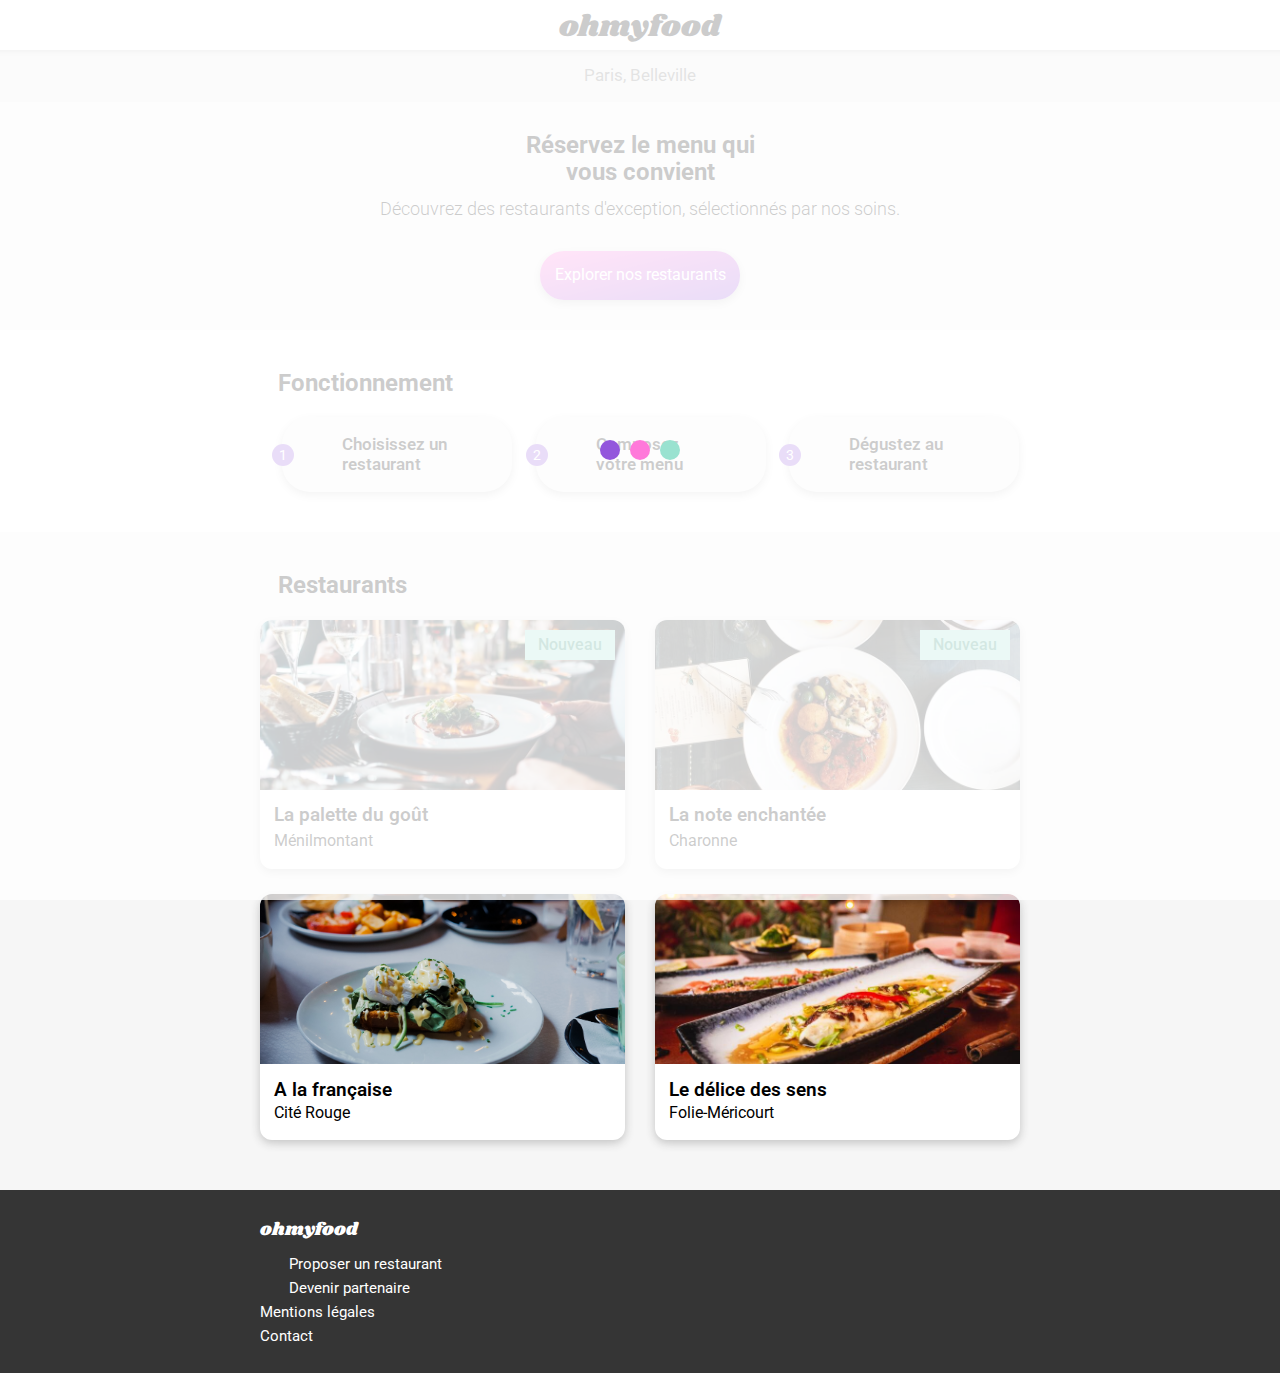
==== commit 423e48c2: "h" ====
--- a/index.html
+++ b/index.html
@@ -108,8 +108,8 @@
                 <div class="card__text">
 
                     <div class="card__text__description">
-                        <div class="card__text__description__title">La palette du goût</div>
-                        <div class="card__text__description__subtitle">Ménilmontant</div>
+                        <h5>La palette du goût<h5>
+                        <h6>Ménilmontant</h6>
                     </div>
 
                     <div class="card__text__description__right like">
@@ -128,8 +128,8 @@
                         alt="La note enchantée"></div>
                 <div class="card__text">
                     <div class="card__text__description">
-                        <div class="card__text__description__title">La note enchantée</div>
-                        <div class="card__text__description__subtitle">Charonne</div>
+                        <h5>La note enchantée<h5>
+                        <h6>Charonne</h6>
                     </div>
                     <div class="card__text__description__right like">
                         <div class="like">
@@ -146,8 +146,8 @@
                         alt="A la française"></div>
                 <div class="card__text">
                     <div class="card__text__description">
-                        <div class="card__text__description__title">A la française</div>
-                        <div class="card__text__description__subtitle">Cité Rouge</div>
+                        <h5>A la française</h5>
+                        <h6>Cité Rouge</h6>
                     </div>
                     <div class="card__text__description__right like">
                         <div class="like">
@@ -164,8 +164,8 @@
                         alt="Le délice des sens"></div>
                 <div class="card__text">
                     <div class="card__text__description">
-                        <div class="card__text__description__title">Le délice des sens</div>
-                        <div class="card__text__description__subtitle">Folie-Méricourt</div>
+                        <h5>Le délice des sens</h5>
+                        <h6>Folie-Méricourt</h6>
                     </div>
                     <div class="card__text__description__right like">
                         <div class="like">
--- a/sass/main.css
+++ b/sass/main.css
@@ -32,6 +32,33 @@
 h4 {
   margin: 40px 0 5px 0;
   font-weight: 400;
+}
+
+h5 {
+  font-weight: 600;
+  font-size: 19px;
+  padding-bottom: 3px;
+  margin: 0 0 0 0;
+}
+
+.card__text__description--menu h5 {
+  font-size: 17px;
+  text-overflow: ellipsis;
+  overflow: hidden;
+  white-space: nowrap;
+}
+
+h6 {
+  font-size: 16px;
+  margin: 0 0 0 0;
+  font-weight: 400;
+}
+
+.card__text__description--menu h6 {
+  font-size: 15px;
+  text-overflow: ellipsis;
+  overflow: hidden;
+  white-space: nowrap;
 }
 
 @media all and (max-width: 768px) {
@@ -555,30 +582,6 @@
   width: calc(100% - 44px);
 }
 
-.card__text__description__title {
-  font-weight: 600;
-  font-size: 19px;
-  padding-bottom: 3px;
-}
-
-.card__text__description__title--menu {
-  font-size: 17px;
-  text-overflow: ellipsis;
-  overflow: hidden;
-  white-space: nowrap;
-}
-
-.card__text__description__subtitle {
-  font-size: 16px;
-}
-
-.card__text__description__subtitle--menu {
-  font-size: 15px;
-  text-overflow: ellipsis;
-  overflow: hidden;
-  white-space: nowrap;
-}
-
 .card__text__description__right {
   font-size: 25px;
 }
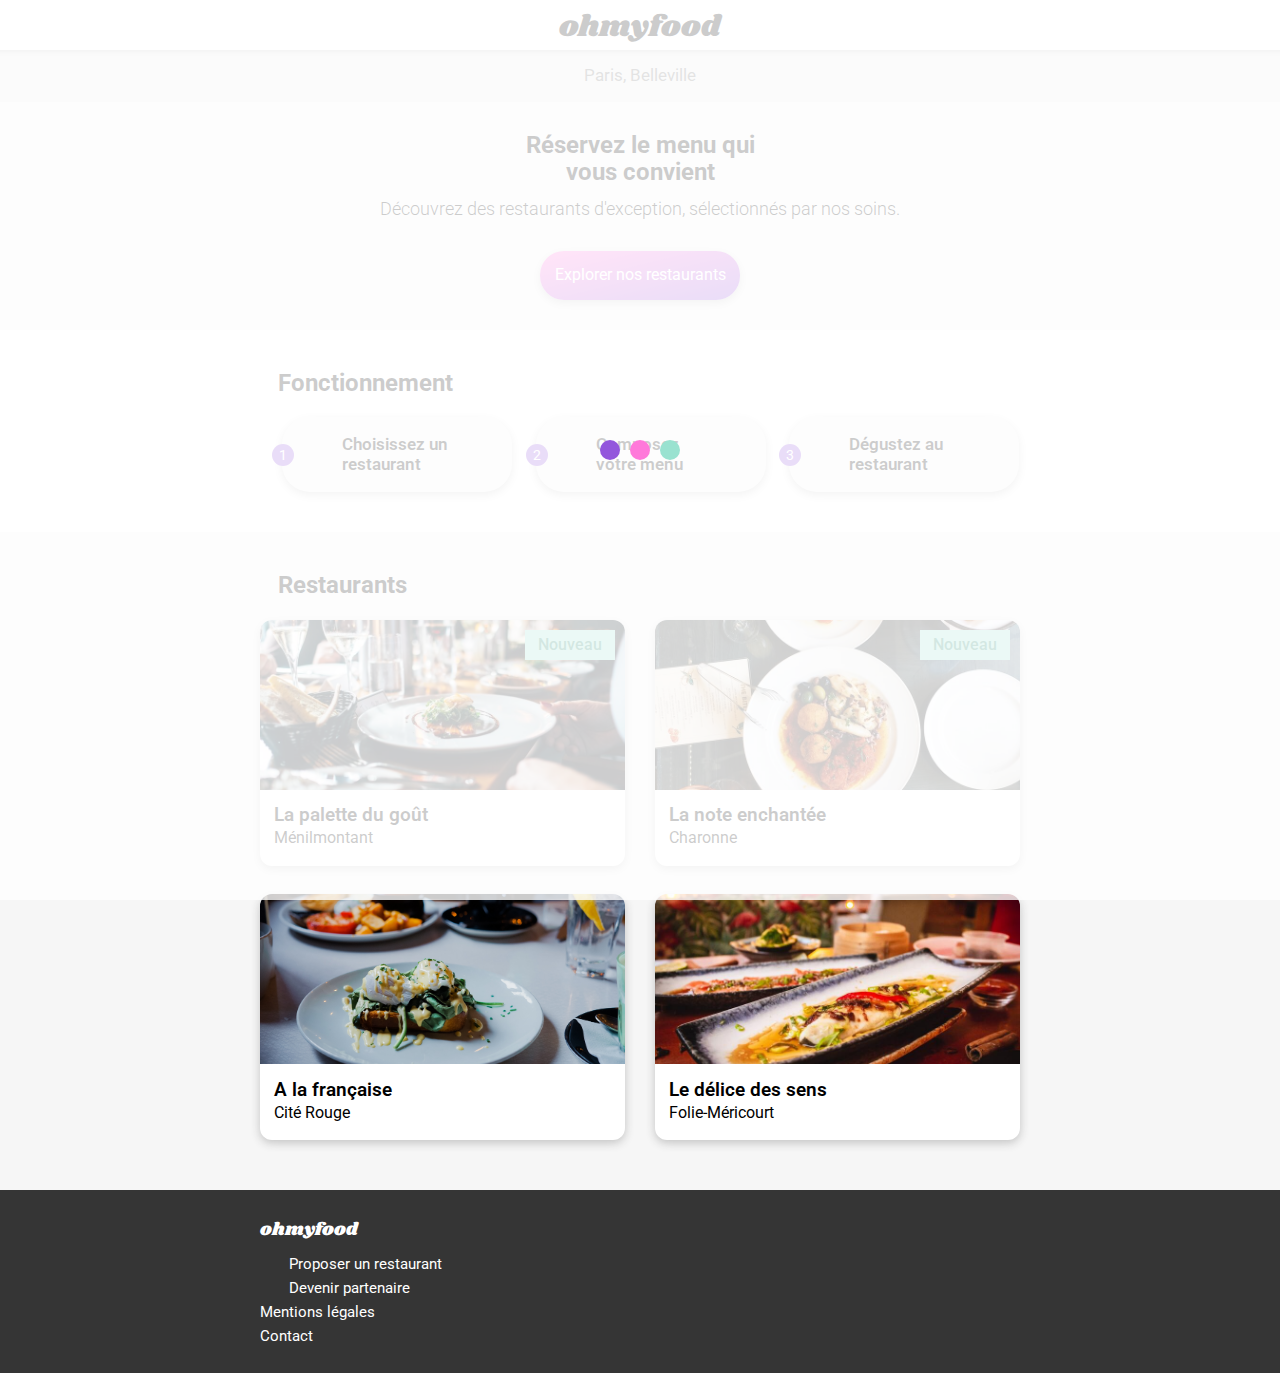
==== commit 0810c43d: "w3c" ====
--- a/index.html
+++ b/index.html
@@ -108,7 +108,7 @@
                 <div class="card__text">
 
                     <div class="card__text__description">
-                        <h5>La palette du goût<h5>
+                        <h5>La palette du goût</h5>
                         <h6>Ménilmontant</h6>
                     </div>
 
@@ -128,7 +128,7 @@
                         alt="La note enchantée"></div>
                 <div class="card__text">
                     <div class="card__text__description">
-                        <h5>La note enchantée<h5>
+                        <h5>La note enchantée</h5>
                         <h6>Charonne</h6>
                     </div>
                     <div class="card__text__description__right like">
--- a/sass/main.css
+++ b/sass/main.css
@@ -5,14 +5,9 @@
   text-decoration: none;
 }
 
-.main-wrapper {
-  width: 760px;
-  margin: 0 auto 0 auto;
-}
-
 h1 {
   margin: 0 0 0 0;
-  font-family: "shrikhand", serif, sans-serif;
+  font-family: "shrikhand", sans-serif, serif;
   font-weight: 100;
   font-size: 28px;
 }
@@ -61,13 +56,6 @@
   white-space: nowrap;
 }
 
-@media all and (max-width: 768px) {
-  .main-wrapper {
-    width: 100%;
-    margin: 0 auto 0 auto;
-  }
-}
-
 @-webkit-keyframes ascend {
   100% {
     -webkit-transform: translateY(-30px);
@@ -161,7 +149,19 @@
 }
 
 body {
-  font-family: "roboto", serif, sans-serif, arial, "sans serif";
+  font-family: "roboto", sans-serif, serif, arial, "sans serif";
+}
+
+.main-wrapper {
+  width: 760px;
+  margin: 0 auto 0 auto;
+}
+
+@media all and (max-width: 768px) {
+  .main-wrapper {
+    width: 100%;
+    margin: 0 auto 0 auto;
+  }
 }
 
 .loader {
@@ -244,7 +244,7 @@
   background-color: #EAEAEA;
   border: none;
   width: 130px;
-  font-family: "roboto", serif, sans-serif;
+  font-family: "roboto", sans-serif, serif;
   font-size: 17px;
   text-align: center;
 }
@@ -284,7 +284,7 @@
 }
 
 .logo {
-  font-family: "shrikhand", serif, sans-serif;
+  font-family: "shrikhand", sans-serif, serif;
   text-align: center;
   -ms-flex-item-align: center;
       -ms-grid-row-align: center;
@@ -473,13 +473,13 @@
   right: 0;
   bottom: 0;
   left: 0;
+  opacity: 0;
+  z-index: -1;
   background-image: -webkit-gradient(linear, left top, left bottom, from(#9356DC), to(#FF79DA));
   background-image: linear-gradient(to bottom, #9356DC, #FF79DA);
   color: transparent;
   background-clip: text;
   -webkit-background-clip: text;
-  opacity: 0;
-  z-index: -1;
   -webkit-transition: opacity ease-in-out 1s;
   transition: opacity ease-in-out 1s;
 }
@@ -522,10 +522,7 @@
 }
 
 .card--menu:hover .card__text__description--menu {
-  -webkit-animation: ellipsis 0.5s;
-          animation: ellipsis 0.5s;
-  -webkit-animation-fill-mode: both;
-          animation-fill-mode: both;
+  width: calc(100% - 100px);
 }
 
 .card:hover {
@@ -574,12 +571,10 @@
   height: 65px;
 }
 
-.card__text__description {
-  width: 90%;
-}
-
 .card__text__description--menu {
   width: calc(100% - 44px);
+  -webkit-transition: width 0.5s;
+  transition: width 0.5s;
 }
 
 .card__text__description__right {
